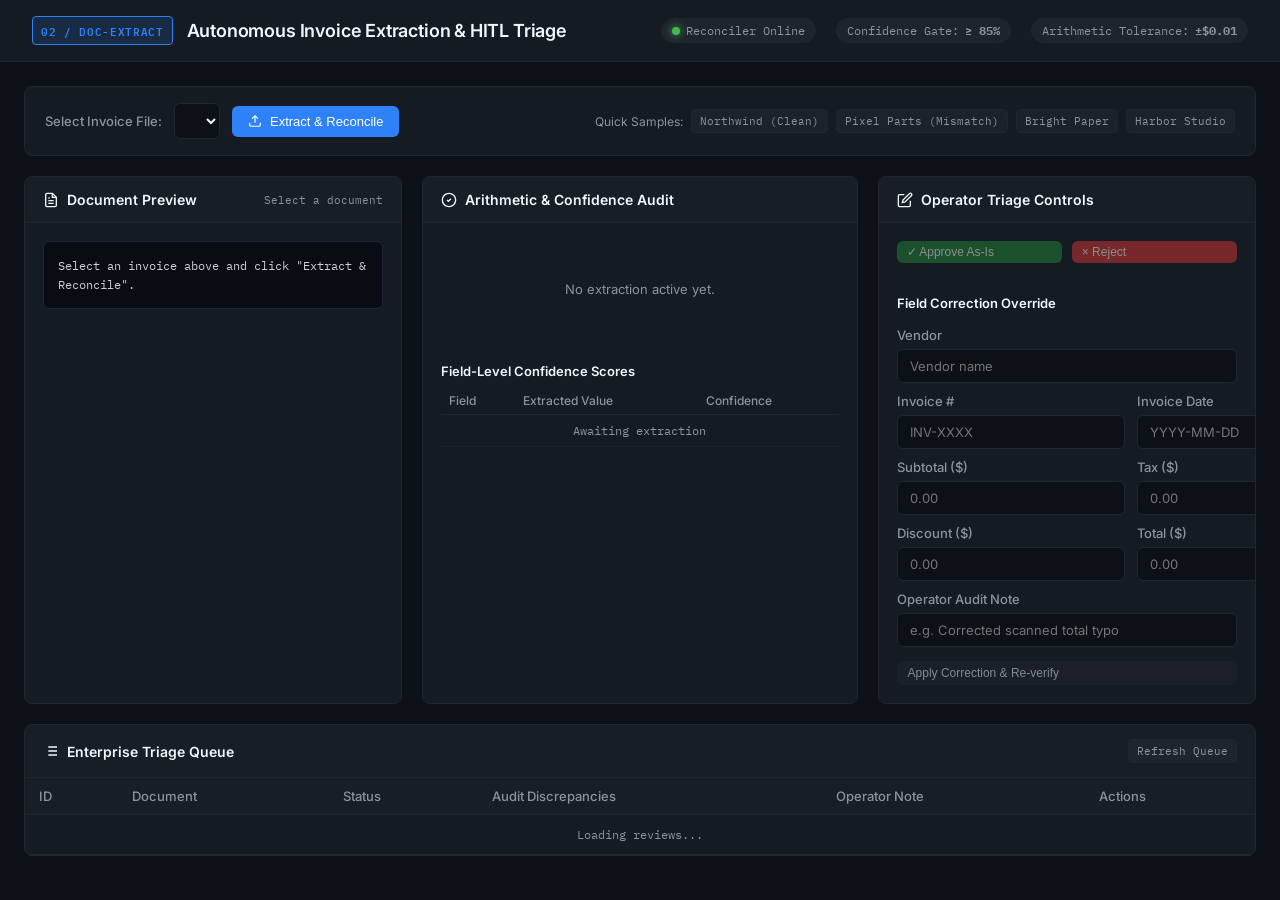
==== 02-document-extraction/static/index.html @ 19dfd268 "feat: add nine AI applications with validation and evaluation suites" ====
<!DOCTYPE html>
<html lang="en">
<head>
  <meta charset="utf-8">
  <meta name="viewport" content="width=device-width, initial-scale=1">
  <title>Autonomous Invoice Extraction & HITL Triage</title>
  <link rel="preconnect" href="https://fonts.googleapis.com">
  <link rel="preconnect" href="https://fonts.gstatic.com" crossorigin>
  <link href="https://fonts.googleapis.com/css2?family=IBM+Plex+Mono:wght@400;500;600&family=Inter:wght@400;500;600;700&display=swap" rel="stylesheet">
  <style>
    :root {
      --bg: #0c1017;
      --card-bg: #151b23;
      --card-border: #21262d;
      --card-hover: #1c2128;
      --text-main: #f0f6fc;
      --text-muted: #8b949e;
      --accent: #2f81f7;
      --accent-hover: #388bfd;
      --success-bg: rgba(46, 160, 67, 0.15);
      --success-border: #2ea043;
      --success-text: #3fb950;
      --warn-bg: rgba(210, 153, 34, 0.15);
      --warn-border: #d29922;
      --warn-text: #e3b341;
      --danger-bg: rgba(248, 81, 73, 0.15);
      --danger-border: #f85149;
      --danger-text: #ff7b72;
      --mono-font: "IBM Plex Mono", monospace;
      --sans-font: "Inter", sans-serif;
    }
    * { box-sizing: border-box; margin: 0; padding: 0; }
    body {
      background: var(--bg);
      color: var(--text-main);
      font-family: var(--sans-font);
      min-height: 100vh;
      display: flex;
      flex-direction: column;
    }
    header {
      background: var(--card-bg);
      border-bottom: 1px solid var(--card-border);
      padding: 16px 32px;
      display: flex;
      align-items: center;
      justify-content: space-between;
      flex-wrap: wrap;
      gap: 16px;
    }
    .brand-wrap { display: flex; align-items: center; gap: 14px; }
    .badge-lead {
      background: rgba(47, 129, 247, 0.15);
      border: 1px solid var(--accent);
      color: var(--accent);
      font-family: var(--mono-font);
      font-size: 11px;
      font-weight: 600;
      padding: 4px 8px;
      border-radius: 4px;
      text-transform: uppercase;
      letter-spacing: 0.06em;
    }
    h1 { font-size: 18px; font-weight: 600; letter-spacing: -0.01em; }
    .header-meta {
      display: flex;
      align-items: center;
      gap: 20px;
      font-family: var(--mono-font);
      font-size: 12px;
      color: var(--text-muted);
    }
    .meta-chip {
      display: inline-flex;
      align-items: center;
      gap: 6px;
      padding: 4px 10px;
      border-radius: 20px;
      background: rgba(255,255,255,0.04);
      border: 1px solid var(--card-border);
    }
    .pulse-dot {
      width: 8px; height: 8px; border-radius: 50%; background: var(--success-text);
      box-shadow: 0 0 8px var(--success-text);
    }
    main {
      flex: 1;
      width: 100%;
      max-width: 1500px;
      margin: 0 auto;
      padding: 24px;
      display: flex;
      flex-direction: column;
      gap: 20px;
    }
    .top-controls {
      background: var(--card-bg);
      border: 1px solid var(--card-border);
      border-radius: 8px;
      padding: 16px 20px;
      display: flex;
      align-items: center;
      justify-content: space-between;
      flex-wrap: wrap;
      gap: 16px;
    }
    .control-group {
      display: flex;
      align-items: center;
      gap: 12px;
      flex-wrap: wrap;
    }
    label { font-size: 13px; font-weight: 500; color: var(--text-muted); }
    select, input, textarea {
      background: var(--bg);
      border: 1px solid var(--card-border);
      color: var(--text-main);
      font-family: var(--sans-font);
      font-size: 13px;
      padding: 8px 12px;
      border-radius: 6px;
      outline: none;
      transition: border-color 0.15s;
    }
    select:focus, input:focus, textarea:focus { border-color: var(--accent); }
    .btn {
      background: var(--accent);
      color: #fff;
      border: none;
      border-radius: 6px;
      padding: 8px 16px;
      font-size: 13px;
      font-weight: 500;
      cursor: pointer;
      display: inline-flex;
      align-items: center;
      gap: 8px;
      transition: background 0.15s, opacity 0.15s;
    }
    .btn:hover { background: var(--accent-hover); }
    .btn:disabled { opacity: 0.5; cursor: not-allowed; }
    .btn-secondary {
      background: #21262d;
      color: var(--text-main);
      border: 1px solid var(--card-border);
    }
    .btn-secondary:hover { background: #30363d; }
    .btn-success {
      background: #238636;
      color: #fff;
    }
    .btn-success:hover { background: #2ea043; }
    .btn-danger {
      background: #da3633;
      color: #fff;
    }
    .btn-danger:hover { background: #f85149; }
    .btn-sm { padding: 4px 10px; font-size: 12px; }

    .quick-chips { display: flex; gap: 8px; align-items: center; }
    .chip-btn {
      background: rgba(255,255,255,0.03);
      border: 1px solid var(--card-border);
      color: var(--text-muted);
      border-radius: 4px;
      padding: 4px 8px;
      font-family: var(--mono-font);
      font-size: 11px;
      cursor: pointer;
      transition: all 0.15s;
    }
    .chip-btn:hover { border-color: var(--accent); color: var(--text-main); }

    .workspace-grid {
      display: grid;
      grid-template-columns: 1fr 1.15fr 1fr;
      gap: 20px;
    }
    @media (max-width: 1150px) {
      .workspace-grid { grid-template-columns: 1fr; }
    }
    .panel {
      background: var(--card-bg);
      border: 1px solid var(--card-border);
      border-radius: 8px;
      display: flex;
      flex-direction: column;
      overflow: hidden;
    }
    .panel-header {
      padding: 14px 18px;
      border-bottom: 1px solid var(--card-border);
      display: flex;
      align-items: center;
      justify-content: space-between;
      background: rgba(255, 255, 255, 0.01);
    }
    .panel-title { font-size: 14px; font-weight: 600; display: flex; align-items: center; gap: 8px; }
    .panel-body { padding: 18px; flex: 1; display: flex; flex-direction: column; gap: 16px; overflow-y: auto; }

    /* Preview Document styling */
    .doc-preview {
      background: #090d13;
      border: 1px solid #1e2633;
      border-radius: 6px;
      padding: 14px;
      font-family: var(--mono-font);
      font-size: 12px;
      line-height: 1.6;
      color: #c9d1d9;
      white-space: pre-wrap;
      max-height: 380px;
      overflow-y: auto;
    }

    /* Status badge */
    .status-badge {
      display: inline-flex;
      align-items: center;
      gap: 6px;
      font-family: var(--mono-font);
      font-size: 12px;
      font-weight: 600;
      padding: 4px 10px;
      border-radius: 4px;
      text-transform: uppercase;
      letter-spacing: 0.04em;
    }
    .status-triage {
      background: var(--warn-bg);
      border: 1px solid var(--warn-border);
      color: var(--warn-text);
    }
    .status-accepted {
      background: var(--success-bg);
      border: 1px solid var(--success-border);
      color: var(--success-text);
    }
    .status-rejected {
      background: var(--danger-bg);
      border: 1px solid var(--danger-border);
      color: var(--danger-text);
    }

    /* Validation Cards */
    .val-card {
      border: 1px solid var(--card-border);
      border-radius: 6px;
      padding: 12px 14px;
      background: rgba(255, 255, 255, 0.02);
      display: flex;
      flex-direction: column;
      gap: 8px;
    }
    .val-card.pass { border-left: 3px solid var(--success-border); }
    .val-card.fail { border-left: 3px solid var(--danger-border); background: rgba(248, 81, 73, 0.04); }
    .val-row {
      display: flex;
      justify-content: space-between;
      align-items: center;
      font-size: 13px;
    }
    .val-title { font-weight: 500; display: flex; align-items: center; gap: 8px; }
    .val-icon-pass { color: var(--success-text); font-weight: bold; }
    .val-icon-fail { color: var(--danger-text); font-weight: bold; }
    .val-details {
      font-family: var(--mono-font);
      font-size: 11px;
      color: var(--text-muted);
    }
    .val-error {
      color: var(--danger-text);
      font-family: var(--mono-font);
      font-size: 11px;
      background: rgba(248, 81, 73, 0.1);
      padding: 6px 8px;
      border-radius: 4px;
      margin-top: 4px;
    }

    /* Confidence Table */
    .conf-table {
      width: 100%;
      border-collapse: collapse;
      font-size: 12px;
    }
    .conf-table th {
      text-align: left;
      color: var(--text-muted);
      font-weight: 500;
      padding: 6px 8px;
      border-bottom: 1px solid var(--card-border);
    }
    .conf-table td {
      padding: 8px;
      border-bottom: 1px solid rgba(255,255,255,0.03);
      font-family: var(--mono-font);
    }
    .conf-pill {
      display: inline-block;
      padding: 2px 6px;
      border-radius: 4px;
      font-size: 11px;
      font-weight: 600;
    }
    .conf-high { background: var(--success-bg); color: var(--success-text); }
    .conf-low { background: var(--danger-bg); color: var(--danger-text); }

    /* Correction form */
    .form-group {
      display: flex;
      flex-direction: column;
      gap: 6px;
    }
    .form-row {
      display: grid;
      grid-template-columns: 1fr 1fr;
      gap: 12px;
    }

    /* Triage Queue Table */
    .queue-table {
      width: 100%;
      border-collapse: collapse;
      font-size: 13px;
    }
    .queue-table th {
      text-align: left;
      padding: 10px 14px;
      color: var(--text-muted);
      font-weight: 500;
      border-bottom: 1px solid var(--card-border);
      background: rgba(255,255,255,0.01);
    }
    .queue-table td {
      padding: 12px 14px;
      border-bottom: 1px solid var(--card-border);
      font-family: var(--mono-font);
      font-size: 12px;
    }
    .queue-table tr:hover td { background: var(--card-hover); cursor: pointer; }

    .empty-placeholder {
      text-align: center;
      padding: 40px 20px;
      color: var(--text-muted);
      font-size: 13px;
    }
  </style>
</head>
<body>
  <header>
    <div class="brand-wrap">
      <span class="badge-lead">02 / DOC-EXTRACT</span>
      <h1>Autonomous Invoice Extraction & HITL Triage</h1>
    </div>
    <div class="header-meta">
      <div class="meta-chip"><span class="pulse-dot"></span> Reconciler Online</div>
      <div class="meta-chip">Confidence Gate: <strong>&ge; 85%</strong></div>
      <div class="meta-chip">Arithmetic Tolerance: <strong>&plusmn;$0.01</strong></div>
    </div>
  </header>

  <main>
    <div class="top-controls">
      <div class="control-group">
        <label for="docSelect">Select Invoice File:</label>
        <select id="docSelect"></select>
        <button id="extractBtn" class="btn" type="button">
          <svg width="14" height="14" viewBox="0 0 24 24" fill="none" stroke="currentColor" stroke-width="2"><path d="M21 15v4a2 2 0 0 1-2 2H5a2 2 0 0 1-2-2v-4"></path><polyline points="17 8 12 3 7 8"></polyline><line x1="12" y1="3" x2="12" y2="15"></line></svg>
          Extract & Reconcile
        </button>
      </div>
      <div class="quick-chips">
        <span style="font-size: 12px; color: var(--text-muted);">Quick Samples:</span>
        <button class="chip-btn" type="button" onclick="selectSample('northwind-1001.txt')">Northwind (Clean)</button>
        <button class="chip-btn" type="button" onclick="selectSample('mismatch-3090.txt')">Pixel Parts (Mismatch)</button>
        <button class="chip-btn" type="button" onclick="selectSample('bright-2044.txt')">Bright Paper</button>
        <button class="chip-btn" type="button" onclick="selectSample('harbor-3188.txt')">Harbor Studio</button>
      </div>
    </div>

    <div class="workspace-grid">
      <!-- PANEL 1: RAW INVOICE PREVIEW -->
      <section class="panel">
        <div class="panel-header">
          <span class="panel-title">
            <svg width="16" height="16" viewBox="0 0 24 24" fill="none" stroke="currentColor" stroke-width="2"><path d="M14 2H6a2 2 0 0 0-2 2v16a2 2 0 0 0 2 2h12a2 2 0 0 0 2-2V8z"></path><polyline points="14 2 14 8 20 8"></polyline><line x1="16" y1="13" x2="8" y2="13"></line><line x1="16" y1="17" x2="8" y2="17"></line><polyline points="10 9 9 9 8 9"></polyline></svg>
            Document Preview
          </span>
          <span id="docMetaBadge" class="val-details">Select a document</span>
        </div>
        <div class="panel-body">
          <pre id="docRaw" class="doc-preview">Select an invoice above and click "Extract & Reconcile".</pre>
          <div id="extractionTelemetry" class="val-details" style="display: none;"></div>
        </div>
      </section>

      <!-- PANEL 2: ARITHMETIC RECONCILER & CONFIDENCE -->
      <section class="panel">
        <div class="panel-header">
          <span class="panel-title">
            <svg width="16" height="16" viewBox="0 0 24 24" fill="none" stroke="currentColor" stroke-width="2"><circle cx="12" cy="12" r="10"></circle><path d="m9 12 2 2 4-4"></path></svg>
            Arithmetic & Confidence Audit
          </span>
          <span id="statusBadge" class="status-badge status-triage" style="display: none;">AWAITING_HUMAN_TRIAGE</span>
        </div>
        <div class="panel-body">
          <!-- Arithmetic Validation Card -->
          <div id="reconciliationCards" style="display: flex; flex-direction: column; gap: 10px;">
            <div class="empty-placeholder">No extraction active yet.</div>
          </div>

          <!-- Field Confidence Table -->
          <div style="margin-top: 10px;">
            <div style="font-size: 13px; font-weight: 600; margin-bottom: 8px;">Field-Level Confidence Scores</div>
            <table class="conf-table">
              <thead>
                <tr>
                  <th>Field</th>
                  <th>Extracted Value</th>
                  <th>Confidence</th>
                </tr>
              </thead>
              <tbody id="confTableBody">
                <tr><td colspan="3" style="text-align: center; color: var(--text-muted);">Awaiting extraction</td></tr>
              </tbody>
            </table>
          </div>
        </div>
      </section>

      <!-- PANEL 3: OPERATOR TRIAGE & CORRECTION -->
      <section class="panel">
        <div class="panel-header">
          <span class="panel-title">
            <svg width="16" height="16" viewBox="0 0 24 24" fill="none" stroke="currentColor" stroke-width="2"><path d="M11 4H4a2 2 0 0 0-2 2v14a2 2 0 0 0 2 2h14a2 2 0 0 0 2-2v-7"></path><path d="M18.5 2.5a2.121 2.121 0 0 1 3 3L12 15l-4 1 1-4 9.5-9.5z"></path></svg>
            Operator Triage Controls
          </span>
          <span id="activeReviewId" class="val-details"></span>
        </div>
        <div class="panel-body">
          <!-- Primary Actions -->
          <div style="display: flex; gap: 10px; margin-bottom: 8px;">
            <button id="approveBtn" class="btn btn-success btn-sm" type="button" style="flex: 1;" disabled>
              &check; Approve As-Is
            </button>
            <button id="rejectBtn" class="btn btn-danger btn-sm" type="button" style="flex: 1;" disabled>
              &times; Reject
            </button>
          </div>

          <!-- Manual Edit Form -->
          <div style="font-size: 13px; font-weight: 600; margin-top: 8px;">Field Correction Override</div>
          <form id="editForm" style="display: flex; flex-direction: column; gap: 10px;">
            <div class="form-group">
              <label for="editVendor">Vendor</label>
              <input type="text" id="editVendor" placeholder="Vendor name">
            </div>
            <div class="form-row">
              <div class="form-group">
                <label for="editInvNumber">Invoice #</label>
                <input type="text" id="editInvNumber" placeholder="INV-XXXX">
              </div>
              <div class="form-group">
                <label for="editInvDate">Invoice Date</label>
                <input type="text" id="editInvDate" placeholder="YYYY-MM-DD">
              </div>
            </div>
            <div class="form-row">
              <div class="form-group">
                <label for="editSubtotal">Subtotal ($)</label>
                <input type="number" step="0.01" id="editSubtotal" placeholder="0.00">
              </div>
              <div class="form-group">
                <label for="editTax">Tax ($)</label>
                <input type="number" step="0.01" id="editTax" placeholder="0.00">
              </div>
            </div>
            <div class="form-row">
              <div class="form-group">
                <label for="editDiscount">Discount ($)</label>
                <input type="number" step="0.01" id="editDiscount" placeholder="0.00">
              </div>
              <div class="form-group">
                <label for="editTotal">Total ($)</label>
                <input type="number" step="0.01" id="editTotal" placeholder="0.00">
              </div>
            </div>
            <div class="form-group">
              <label for="editNote">Operator Audit Note</label>
              <input type="text" id="editNote" placeholder="e.g. Corrected scanned total typo">
            </div>
            <button id="saveEditBtn" class="btn btn-secondary btn-sm" type="button" style="margin-top: 4px;" disabled>
              Apply Correction & Re-verify
            </button>
          </form>
        </div>
      </section>
    </div>

    <!-- TRIAGE QUEUE TABLE -->
    <section class="panel">
      <div class="panel-header">
        <span class="panel-title">
          <svg width="16" height="16" viewBox="0 0 24 24" fill="none" stroke="currentColor" stroke-width="2"><line x1="8" y1="6" x2="21" y2="6"></line><line x1="8" y1="12" x2="21" y2="12"></line><line x1="8" y1="18" x2="21" y2="18"></line><line x1="3" y1="6" x2="3.01" y2="6"></line><line x1="3" y1="12" x2="3.01" y2="12"></line><line x1="3" y1="18" x2="3.01" y2="18"></line></svg>
          Enterprise Triage Queue
        </span>
        <button id="refreshQueueBtn" class="chip-btn" type="button">Refresh Queue</button>
      </div>
      <div style="overflow-x: auto;">
        <table class="queue-table">
          <thead>
            <tr>
              <th>ID</th>
              <th>Document</th>
              <th>Status</th>
              <th>Audit Discrepancies</th>
              <th>Operator Note</th>
              <th>Actions</th>
            </tr>
          </thead>
          <tbody id="queueBody">
            <tr><td colspan="6" style="text-align: center; color: var(--text-muted);">Loading reviews...</td></tr>
          </tbody>
        </table>
      </div>
    </section>
  </main>

  <script>
    const docSelect = document.getElementById("docSelect");
    const extractBtn = document.getElementById("extractBtn");
    const docRaw = document.getElementById("docRaw");
    const docMetaBadge = document.getElementById("docMetaBadge");
    const extractionTelemetry = document.getElementById("extractionTelemetry");
    const statusBadge = document.getElementById("statusBadge");
    const reconciliationCards = document.getElementById("reconciliationCards");
    const confTableBody = document.getElementById("confTableBody");
    const activeReviewId = document.getElementById("activeReviewId");
    const approveBtn = document.getElementById("approveBtn");
    const rejectBtn = document.getElementById("rejectBtn");
    const saveEditBtn = document.getElementById("saveEditBtn");
    const queueBody = document.getElementById("queueBody");
    const refreshQueueBtn = document.getElementById("refreshQueueBtn");

    let currentExtractionData = null;
    let currentReviewId = null;

    async function loadDocuments() {
      try {
        const res = await fetch("/documents");
        const data = await res.json();
        docSelect.replaceChildren();
        for (const name of data.documents) {
          const opt = document.createElement("option");
          opt.value = name;
          opt.textContent = name;
          docSelect.appendChild(opt);
        }
      } catch (err) {
        console.error("Failed to load documents", err);
      }
    }

    function selectSample(docName) {
      docSelect.value = docName;
      extractBtn.click();
    }

    async function loadQueue() {
      try {
        const res = await fetch("/reviews");
        const data = await res.json();
        queueBody.replaceChildren();
        if (!data.reviews || data.reviews.length === 0) {
          queueBody.innerHTML = `<tr><td colspan="6" style="text-align: center; color: var(--text-muted);">No reviews in queue.</td></tr>`;
          return;
        }
        for (const r of data.reviews) {
          const tr = document.createElement("tr");
          const isTriage = r.status === "AWAITING_HUMAN_TRIAGE" || r.status === "needs_review";
          const statusClass = isTriage ? "status-triage" : (r.status === "accepted" ? "status-accepted" : "status-rejected");
          const statusText = isTriage ? "AWAITING_TRIAGE" : r.status.toUpperCase();
          const reasonsSummary = (r.reasons && r.reasons.length) ? r.reasons.join(" | ") : "None (All checks passed)";

          tr.innerHTML = `
            <td>#${r.id}</td>
            <td><strong>${r.document_id}</strong></td>
            <td><span class="status-badge ${statusClass}">${statusText}</span></td>
            <td style="max-width: 320px; white-space: nowrap; overflow: hidden; text-overflow: ellipsis;" title="${reasonsSummary}">
              ${reasonsSummary}
            </td>
            <td>${r.note || "-"}</td>
            <td>
              ${isTriage ? `<button class="btn btn-secondary btn-sm" onclick="event.stopPropagation(); quickApprove(${r.id})">Approve</button>` : `<span style="color:var(--text-muted)">Resolved</span>`}
            </td>
          `;
          tr.addEventListener("click", () => inspectReview(r));
          queueBody.appendChild(tr);
        }
      } catch (err) {
        console.error("Failed to load queue", err);
      }
    }

    function inspectReview(review) {
      currentReviewId = review.id;
      activeReviewId.textContent = `Review #${review.id}`;
      renderReconciliation(review.invoice, review.fields, review.reasons, review.status);
      populateEditForm(review.invoice);
      const isTriage = review.status === "AWAITING_HUMAN_TRIAGE" || review.status === "needs_review";
      approveBtn.disabled = !isTriage;
      rejectBtn.disabled = !isTriage;
      saveEditBtn.disabled = !isTriage;
    }

    function populateEditForm(inv) {
      if (!inv) return;
      document.getElementById("editVendor").value = inv.vendor || "";
      document.getElementById("editInvNumber").value = inv.invoice_number || "";
      document.getElementById("editInvDate").value = inv.invoice_date || "";
      document.getElementById("editSubtotal").value = inv.subtotal != null ? inv.subtotal : "";
      document.getElementById("editTax").value = inv.tax != null ? inv.tax : "";
      document.getElementById("editDiscount").value = inv.discount != null ? inv.discount : "";
      document.getElementById("editTotal").value = inv.total != null ? inv.total : "";
      document.getElementById("editNote").value = "";
    }

    function renderReconciliation(inv, fields, reasons, status) {
      // 1. Status Badge
      statusBadge.style.display = "inline-flex";
      const isTriage = status === "AWAITING_HUMAN_TRIAGE" || status === "needs_review";
      statusBadge.className = "status-badge " + (isTriage ? "status-triage" : (status === "accepted" ? "status-accepted" : "status-rejected"));
      statusBadge.textContent = isTriage ? "AWAITING_HUMAN_TRIAGE" : status.toUpperCase();

      // 2. Arithmetic Validation Cards
      reconciliationCards.replaceChildren();

      // Line items sum check
      let lineSum = 0;
      let lineExtensionsValid = true;
      let extensionErrors = [];
      if (inv.line_items && inv.line_items.length > 0) {
        inv.line_items.forEach((item, i) => {
          const expectedAmount = Math.round(item.quantity * item.unit_price * 100) / 100;
          lineSum += expectedAmount;
          if (item.amount && Math.abs(expectedAmount - item.amount) > 0.01) {
            lineExtensionsValid = false;
            extensionErrors.push(`Item ${i+1} (${item.description}): ${item.quantity} * $${item.unit_price} = $${expectedAmount.toFixed(2)} (Printed: $${item.amount.toFixed(2)})`);
          }
        });
      } else {
        lineSum = inv.subtotal || 0;
      }
      lineSum = Math.round(lineSum * 100) / 100;
      const lineSumMatch = Math.abs(lineSum - (inv.subtotal || 0)) <= 0.01;

      // Line Extension Card
      const extCard = document.createElement("div");
      extCard.className = `val-card ${lineExtensionsValid ? "pass" : "fail"}`;
      extCard.innerHTML = `
        <div class="val-row">
          <span class="val-title">
            <span class="${lineExtensionsValid ? "val-icon-pass" : "val-icon-fail"}">${lineExtensionsValid ? "&check;" : "&times;"}</span>
            Line-Item Extension Check
          </span>
          <span class="val-details">qty &times; unit_price = amount</span>
        </div>
        ${extensionErrors.length ? `<div class="val-error">${extensionErrors.join("<br>")}</div>` : `<div class="val-details">&check; All line item extensions reconcile accurately within &plusmn;$0.01</div>`}
      `;
      reconciliationCards.appendChild(extCard);

      // Line Items Sum Card
      const sumCard = document.createElement("div");
      sumCard.className = `val-card ${lineSumMatch ? "pass" : "fail"}`;
      sumCard.innerHTML = `
        <div class="val-row">
          <span class="val-title">
            <span class="${lineSumMatch ? "val-icon-pass" : "val-icon-fail"}">${lineSumMatch ? "&check;" : "&times;"}</span>
            Line Items Sum vs Subtotal
          </span>
          <span class="val-details">Sum: $${lineSum.toFixed(2)} | Subtotal: $${(inv.subtotal||0).toFixed(2)}</span>
        </div>
        ${!lineSumMatch ? `<div class="val-error">&times; Line items sum to $${lineSum.toFixed(2)}, but printed subtotal is $${(inv.subtotal||0).toFixed(2)} (Variance: $${Math.abs(lineSum - inv.subtotal).toFixed(2)})</div>` : `<div class="val-details">&check; Line-item sum perfectly matches printed subtotal</div>`}
      `;
      reconciliationCards.appendChild(sumCard);

      // Total Calculation Card
      const expectedTotal = Math.round(((inv.subtotal || 0) + (inv.tax || 0) - (inv.discount || 0)) * 100) / 100;
      const totalMatch = Math.abs(expectedTotal - (inv.total || 0)) <= 0.01;
      const totalCard = document.createElement("div");
      totalCard.className = `val-card ${totalMatch ? "pass" : "fail"}`;
      totalCard.innerHTML = `
        <div class="val-row">
          <span class="val-title">
            <span class="${totalMatch ? "val-icon-pass" : "val-icon-fail"}">${totalMatch ? "&check;" : "&times;"}</span>
            Total Equation Reconciliation
          </span>
          <span class="val-details">Subtotal + Tax - Discount = Total</span>
        </div>
        ${!totalMatch ? `<div class="val-error">&times; Subtotal ($${(inv.subtotal||0).toFixed(2)}) + Tax ($${(inv.tax||0).toFixed(2)}) - Discount ($${(inv.discount||0).toFixed(2)}) = $${expectedTotal.toFixed(2)}, but printed total is $${(inv.total||0).toFixed(2)}</div>` : `<div class="val-details">&check; Total matches subtotal ($${(inv.subtotal||0).toFixed(2)}) + tax ($${(inv.tax||0).toFixed(2)}) - discount ($${(inv.discount||0).toFixed(2)})</div>`}
      `;
      reconciliationCards.appendChild(totalCard);

      // 3. Confidence Table
      confTableBody.replaceChildren();
      const fieldsArr = fields || [];
      if (fieldsArr.length === 0) {
        confTableBody.innerHTML = `<tr><td colspan="3" style="text-align: center; color: var(--text-muted);">No field confidence scores available.</td></tr>`;
      } else {
        fieldsArr.forEach(f => {
          const tr = document.createElement("tr");
          const confVal = f.confidence;
          const isHigh = confVal >= 0.85;
          const val = inv[f.field] != null ? inv[f.field] : "-";
          tr.innerHTML = `
            <td><strong>${f.field}</strong></td>
            <td>${val}</td>
            <td>
              <span class="conf-pill ${isHigh ? "conf-high" : "conf-low"}">
                ${(confVal * 100).toFixed(1)}% ${isHigh ? "&check;" : "&times; Low"}
              </span>
            </td>
          `;
          confTableBody.appendChild(tr);
        });
      }
    }

    extractBtn.addEventListener("click", async () => {
      const docName = docSelect.value;
      if (!docName) return;

      extractBtn.disabled = true;
      extractBtn.textContent = "Extracting…";
      docRaw.textContent = "Running neural document extraction and arithmetic reconciler…";
      docMetaBadge.textContent = docName;

      try {
        const res = await fetch("/extract", {
          method: "POST",
          headers: { "Content-Type": "application/json" },
          body: JSON.stringify({ document_id: docName })
        });
        const data = await res.json();
        if (!res.ok) {
          docRaw.textContent = "Extraction Error: " + (data.detail || "Request failed");
          return;
        }

        currentExtractionData = data;
        currentReviewId = data.review_id;
        activeReviewId.textContent = `Review #${data.review_id}`;

        // Update telemetry
        extractionTelemetry.style.display = "block";
        extractionTelemetry.textContent = `Model: ${data.model} | Latency: ${data.latency_ms} ms | Tokens: ${data.prompt_tokens} in / ${data.output_tokens} out`;

        // Display raw structured invoice
        docRaw.textContent = JSON.stringify(data.invoice, null, 2);

        // Render Reconciliation & Confidence
        renderReconciliation(data.invoice, data.fields, data.reasons, data.status);
        populateEditForm(data.invoice);

        const isTriage = data.status === "AWAITING_HUMAN_TRIAGE" || data.status === "needs_review";
        approveBtn.disabled = !isTriage;
        rejectBtn.disabled = !isTriage;
        saveEditBtn.disabled = !isTriage;

        loadQueue();
      } catch (err) {
        docRaw.textContent = "Network Error: " + err.message;
      } finally {
        extractBtn.disabled = false;
        extractBtn.innerHTML = `
          <svg width="14" height="14" viewBox="0 0 24 24" fill="none" stroke="currentColor" stroke-width="2"><path d="M21 15v4a2 2 0 0 1-2 2H5a2 2 0 0 1-2-2v-4"></path><polyline points="17 8 12 3 7 8"></polyline><line x1="12" y1="3" x2="12" y2="15"></line></svg>
          Extract & Reconcile
        `;
      }
    });

    approveBtn.addEventListener("click", async () => {
      if (!currentReviewId) return;
      try {
        const res = await fetch("/review/approve", {
          method: "POST",
          headers: { "Content-Type": "application/json" },
          body: JSON.stringify({ review_id: currentReviewId, note: "Approved by AP Operator" })
        });
        const data = await res.json();
        if (res.ok) {
          inspectReview(data);
          loadQueue();
        } else {
          alert("Approval failed: " + (data.detail || "Error"));
        }
      } catch (err) {
        alert("Error: " + err.message);
      }
    });

    async function quickApprove(id) {
      try {
        const res = await fetch("/review/approve", {
          method: "POST",
          headers: { "Content-Type": "application/json" },
          body: JSON.stringify({ review_id: id, note: "One-click operator sign-off" })
        });
        if (res.ok) loadQueue();
      } catch (err) {
        console.error("Quick approve failed", err);
      }
    }

    rejectBtn.addEventListener("click", async () => {
      if (!currentReviewId) return;
      const note = document.getElementById("editNote").value || "Rejected due to unresolvable arithmetic mismatch.";
      try {
        const res = await fetch(`/reviews/${currentReviewId}`, {
          method: "POST",
          headers: { "Content-Type": "application/json" },
          body: JSON.stringify({ decision: "reject", note })
        });
        const data = await res.json();
        if (res.ok) {
          inspectReview(data);
          loadQueue();
        } else {
          alert("Rejection failed: " + (data.detail || "Error"));
        }
      } catch (err) {
        alert("Error: " + err.message);
      }
    });

    saveEditBtn.addEventListener("click", async () => {
      if (!currentReviewId) return;
      const invoicePatch = {
        vendor: document.getElementById("editVendor").value,
        invoice_number: document.getElementById("editInvNumber").value,
        invoice_date: document.getElementById("editInvDate").value,
        subtotal: parseFloat(document.getElementById("editSubtotal").value) || 0,
        tax: parseFloat(document.getElementById("editTax").value) || 0,
        discount: parseFloat(document.getElementById("editDiscount").value) || 0,
        total: parseFloat(document.getElementById("editTotal").value) || 0
      };
      const note = document.getElementById("editNote").value || "Operator manual override applied.";

      try {
        const res = await fetch("/review/edit", {
          method: "POST",
          headers: { "Content-Type": "application/json" },
          body: JSON.stringify({
            review_id: currentReviewId,
            invoice: invoicePatch,
            note
          })
        });
        const data = await res.json();
        if (res.ok) {
          inspectReview(data);
          loadQueue();
        } else {
          alert("Update failed: " + (data.detail || "Error"));
        }
      } catch (err) {
        alert("Error: " + err.message);
      }
    });

    refreshQueueBtn.addEventListener("click", loadQueue);

    loadDocuments().then(loadQueue);
  </script>
</body>
</html>
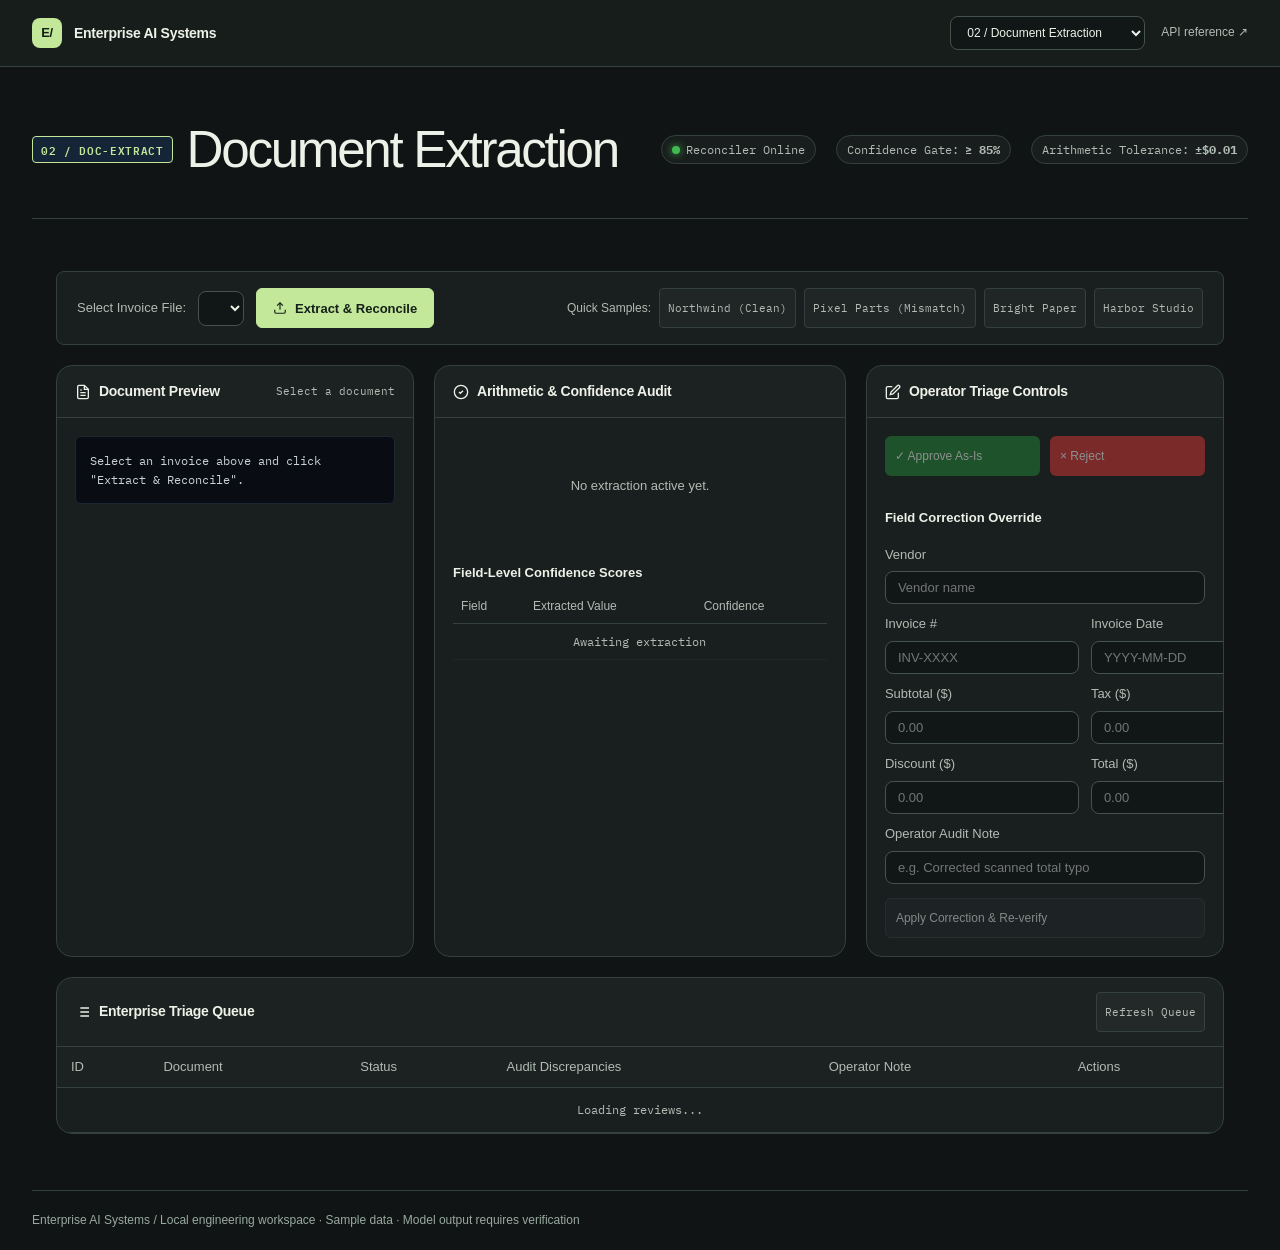
==== commit 0bc26485: "feat(ui): unify workspaces with responsive navigation and browser checks" ====
--- a/02-document-extraction/static/index.html
+++ b/02-document-extraction/static/index.html
@@ -347,12 +347,15 @@
       font-size: 13px;
     }
   </style>
+<link rel="stylesheet" href="/suite/workspace.css">
+<script src="/suite/workspace.js" defer></script>
 </head>
 <body>
+<a class="skip-link" href="#workspace">Skip to workspace</a>
   <header>
     <div class="brand-wrap">
       <span class="badge-lead">02 / DOC-EXTRACT</span>
-      <h1>Autonomous Invoice Extraction & HITL Triage</h1>
+      <h1>Document Extraction</h1>
     </div>
     <div class="header-meta">
       <div class="meta-chip"><span class="pulse-dot"></span> Reconciler Online</div>
@@ -361,7 +364,7 @@
     </div>
   </header>
 
-  <main>
+  <main id="workspace">
     <div class="top-controls">
       <div class="control-group">
         <label for="docSelect">Select Invoice File:</label>
@@ -551,6 +554,7 @@
       try {
         const res = await fetch("/documents");
         const data = await res.json();
+        if (!res.ok) throw new Error(typeof data.detail === "string" ? data.detail : "Request failed. Check your input and configuration.");
         docSelect.replaceChildren();
         for (const name of data.documents) {
           const opt = document.createElement("option");
@@ -572,6 +576,7 @@
       try {
         const res = await fetch("/reviews");
         const data = await res.json();
+        if (!res.ok) throw new Error(typeof data.detail === "string" ? data.detail : "Request failed. Check your input and configuration.");
         queueBody.replaceChildren();
         if (!data.reviews || data.reviews.length === 0) {
           queueBody.innerHTML = `<tr><td colspan="6" style="text-align: center; color: var(--text-muted);">No reviews in queue.</td></tr>`;
@@ -744,6 +749,7 @@
           body: JSON.stringify({ document_id: docName })
         });
         const data = await res.json();
+        if (!res.ok) throw new Error(typeof data.detail === "string" ? data.detail : "Request failed. Check your input and configuration.");
         if (!res.ok) {
           docRaw.textContent = "Extraction Error: " + (data.detail || "Request failed");
           return;
@@ -790,6 +796,7 @@
           body: JSON.stringify({ review_id: currentReviewId, note: "Approved by AP Operator" })
         });
         const data = await res.json();
+        if (!res.ok) throw new Error(typeof data.detail === "string" ? data.detail : "Request failed. Check your input and configuration.");
         if (res.ok) {
           inspectReview(data);
           loadQueue();
@@ -824,6 +831,7 @@
           body: JSON.stringify({ decision: "reject", note })
         });
         const data = await res.json();
+        if (!res.ok) throw new Error(typeof data.detail === "string" ? data.detail : "Request failed. Check your input and configuration.");
         if (res.ok) {
           inspectReview(data);
           loadQueue();
@@ -859,6 +867,7 @@
           })
         });
         const data = await res.json();
+        if (!res.ok) throw new Error(typeof data.detail === "string" ? data.detail : "Request failed. Check your input and configuration.");
         if (res.ok) {
           inspectReview(data);
           loadQueue();
--- a/suite/workspace.css
+++ b/suite/workspace.css
@@ -0,0 +1,73 @@
+/* Shared workspace identity; application-specific layouts stay in each dashboard. */
+:root {
+  color-scheme: dark;
+  --bg: #101414; --card: #191e1e; --card-bg: #191e1e; --card-alt: #202727;
+  --card-hover: #222b2a; --card-border: #34413e; --border: #34413e;
+  --ink: #eef1e8; --text-main: #eef1e8; --text-muted: #b0bcb3; --ink-muted: #b0bcb3;
+  --ink-subtle: #99aaa0; --text-dim: #99aaa0; --accent: #c4e89a; --border-focus: #c4e89a;
+  --accent-blue: #c4e89a; --accent-cyan: #a7d8c8; --accent-purple: #c4e89a;
+  --sans-font: 'Segoe UI', sans-serif; --font-sans: 'Segoe UI', sans-serif;
+  --font-heading: 'Segoe UI', sans-serif; --code-bg: #101716;
+}
+html { scroll-behavior: smooth; }
+body { margin: 0; background: #101414; color: #eef1e8; font-family: 'Segoe UI', sans-serif; line-height: 1.6; }
+body > header { background: transparent; width: min(1280px, calc(100% - 64px)); margin: 0 auto 28px; padding: 42px 0 28px; border-bottom: 1px solid #34413e; }
+body > main, .main-container { width: min(1280px, calc(100% - 64px)); margin: 0 auto; }
+header .header-container { width: 100%; max-width: none; margin: 0; padding: 0; }
+h1 { font-family: 'Segoe UI', sans-serif; font-size: clamp(32px,4vw,52px); font-weight: 500; letter-spacing: -.045em; line-height: 1.12; color: #eef1e8; margin: 12px 0; }
+h2,h3,.panel-title { font-family: 'Segoe UI', sans-serif; letter-spacing: -.02em; }
+.panel,.card { border-radius: 16px; border-color: #34413e; box-shadow: none; }
+textarea,input,select { color: #eef1e8; background-color: #101716; border-color: #44534c; border-radius: 8px; max-width: 100%; font-family: inherit; }
+textarea { line-height: 1.65; }
+button.btn-primary,button.btn-submit,button.btn:not(.btn-secondary):not(.btn-danger):not(.btn-success),#routeBtn,#queryBtn {
+  background: #c4e89a; color: #142019; border: 1px solid #c4e89a; box-shadow: none; font-weight: 650;
+}
+button { min-height: 40px; }
+button:disabled { cursor: not-allowed; opacity: .5; }
+button:hover:not(:disabled) { filter: brightness(1.08); }
+:focus-visible { outline: 2px solid #c4e89a !important; outline-offset: 4px; }
+.suite-nav { display: flex; align-items: center; gap: 16px; padding: 16px 32px; border-bottom: 1px solid #34413e; background: #171d1b; flex-wrap: wrap; }
+.suite-brand { color: #eef1e8; text-decoration: none; font-size: 14px; font-weight: 650; letter-spacing: -.02em; display: flex; align-items: center; gap: 12px; }
+.suite-mark { display: grid; place-items: center; width: 30px; height: 30px; background: #c4e89a; color: #142019; border-radius: 8px; font-size: 13px; }
+.suite-nav select { margin-left: auto; width: auto; font-size: 12px; padding: 8px 12px; }
+.suite-nav a.suite-docs { color: #b0bcb3; font-size: 12px; text-decoration: none; }
+.suite-status { color: #b0bcb3; font-size: 12px; }
+.skip-link { position: absolute; top: -100px; left: 20px; background: #c4e89a; color: #142019; padding: 10px; z-index: 100; }
+.skip-link:focus { top: 12px; }
+pre,code { overflow-wrap: anywhere; }
+pre { overflow-x: auto; }
+main > *, .layout > *, .main-container > * { min-width: 0; }
+.suite-footer { width: min(1280px,calc(100% - 64px)); margin: 32px auto 0; padding: 20px 0; color: #99aaa0; font-size: 12px; border-top: 1px solid #34413e; }
+.portfolio { max-width: 1280px; }
+.portfolio-hero { display: grid; grid-template-columns: 2fr 1fr; gap: 60px; padding: 48px 0 64px; }
+.portfolio-hero h1 { font-size: clamp(44px,6vw,80px); max-width: 850px; }
+.portfolio-hero p { color: #b0bcb3; max-width: 58ch; font-size: 17px; }
+.eyebrow { color: #c4e89a; font-size: 12px; letter-spacing: .12em; text-transform: uppercase; }
+.portfolio-note { border-left: 1px solid #44534c; padding-left: 26px; align-self: end; }
+.portfolio-note strong { display: block; font-size: 42px; font-weight: 400; letter-spacing: -.04em; }
+.system-list { border-top: 1px solid #44534c; }
+.system-row { display: grid; grid-template-columns: 48px 1.1fr 1.5fr 150px; align-items: center; gap: 24px; padding: 26px 10px; border-bottom: 1px solid #34413e; text-decoration: none; color: #eef1e8; }
+.system-row:hover { background: #191e1e; }
+.system-number { color: #99aaa0; font-family: monospace; }
+.system-row h2 { font-size: 19px; font-weight: 500; margin: 0; }
+.system-row p { font-size: 14px; color: #b0bcb3; margin: 0; }
+.system-action { color: #c4e89a; text-align: right; font-size: 13px; }
+.portfolio-help { margin: 40px 0; padding: 24px; border: 1px solid #34413e; border-radius: 12px; color: #b0bcb3; }
+@media(max-width: 760px) {
+  .header-meta,.quick-chips,.brand-wrap { flex-wrap: wrap; min-width: 0; }
+  .header-meta { gap: 8px; }
+  .form-row { grid-template-columns: minmax(0,1fr) !important; }
+  .form-group { min-width: 0; }
+  input { width: 100%; min-width: 0; }
+  body > header, body > main, .main-container, .suite-footer { width: calc(100% - 32px); }
+  body > header { padding: 28px 0 20px; }
+  .suite-nav { padding: 12px 16px; gap: 12px; }
+  .suite-nav select { flex: 1; min-width: 160px; }
+  .layout,.main-container,.portfolio-hero { grid-template-columns: 1fr !important; gap: 20px; }
+  main { grid-template-columns: minmax(0,1fr) !important; }
+  .system-row { grid-template-columns: 28px 1fr; gap: 10px; }
+  .system-row p,.system-action { grid-column: 2; text-align: left; }
+  .portfolio-hero { padding: 24px 0 40px; }
+  table { display: block; overflow-x: auto; max-width: 100%; }
+}
+@media(prefers-reduced-motion: reduce) { *,*::before,*::after { scroll-behavior: auto !important; animation: none !important; transition: none !important; } }
